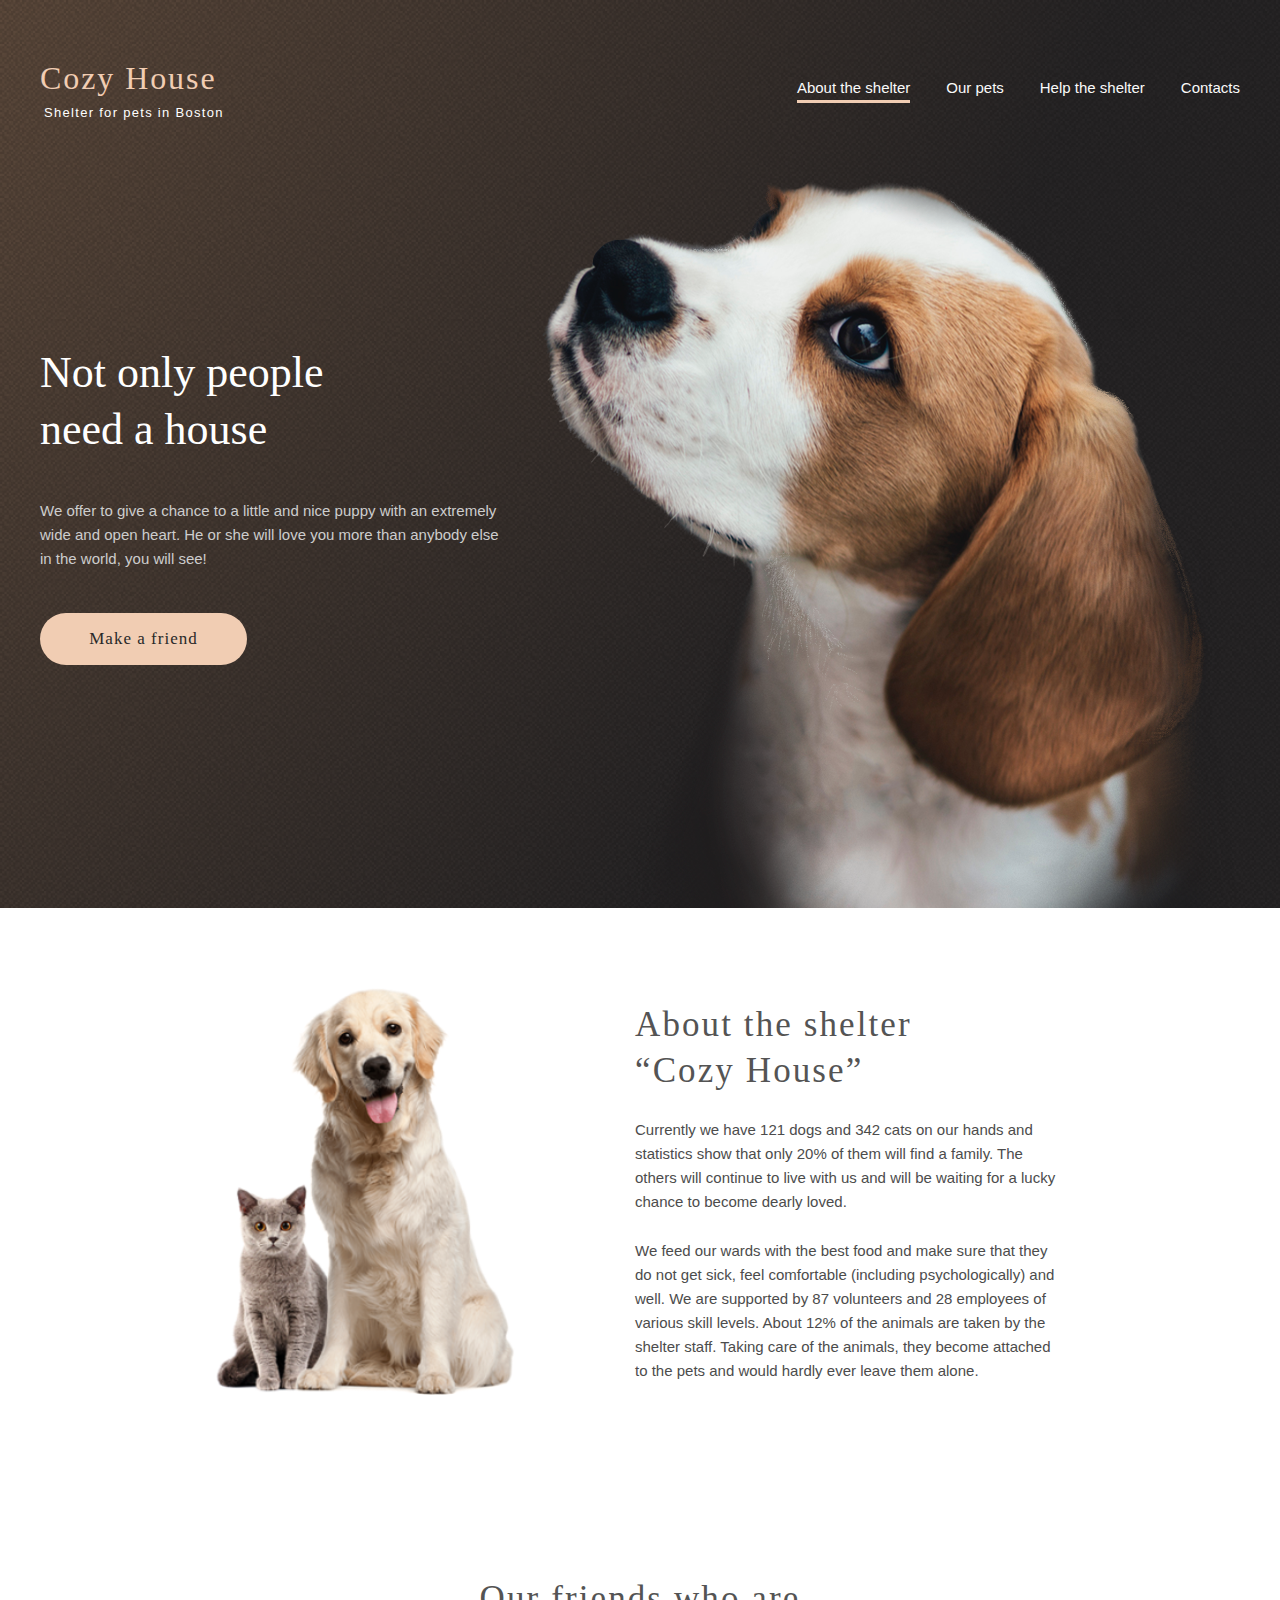
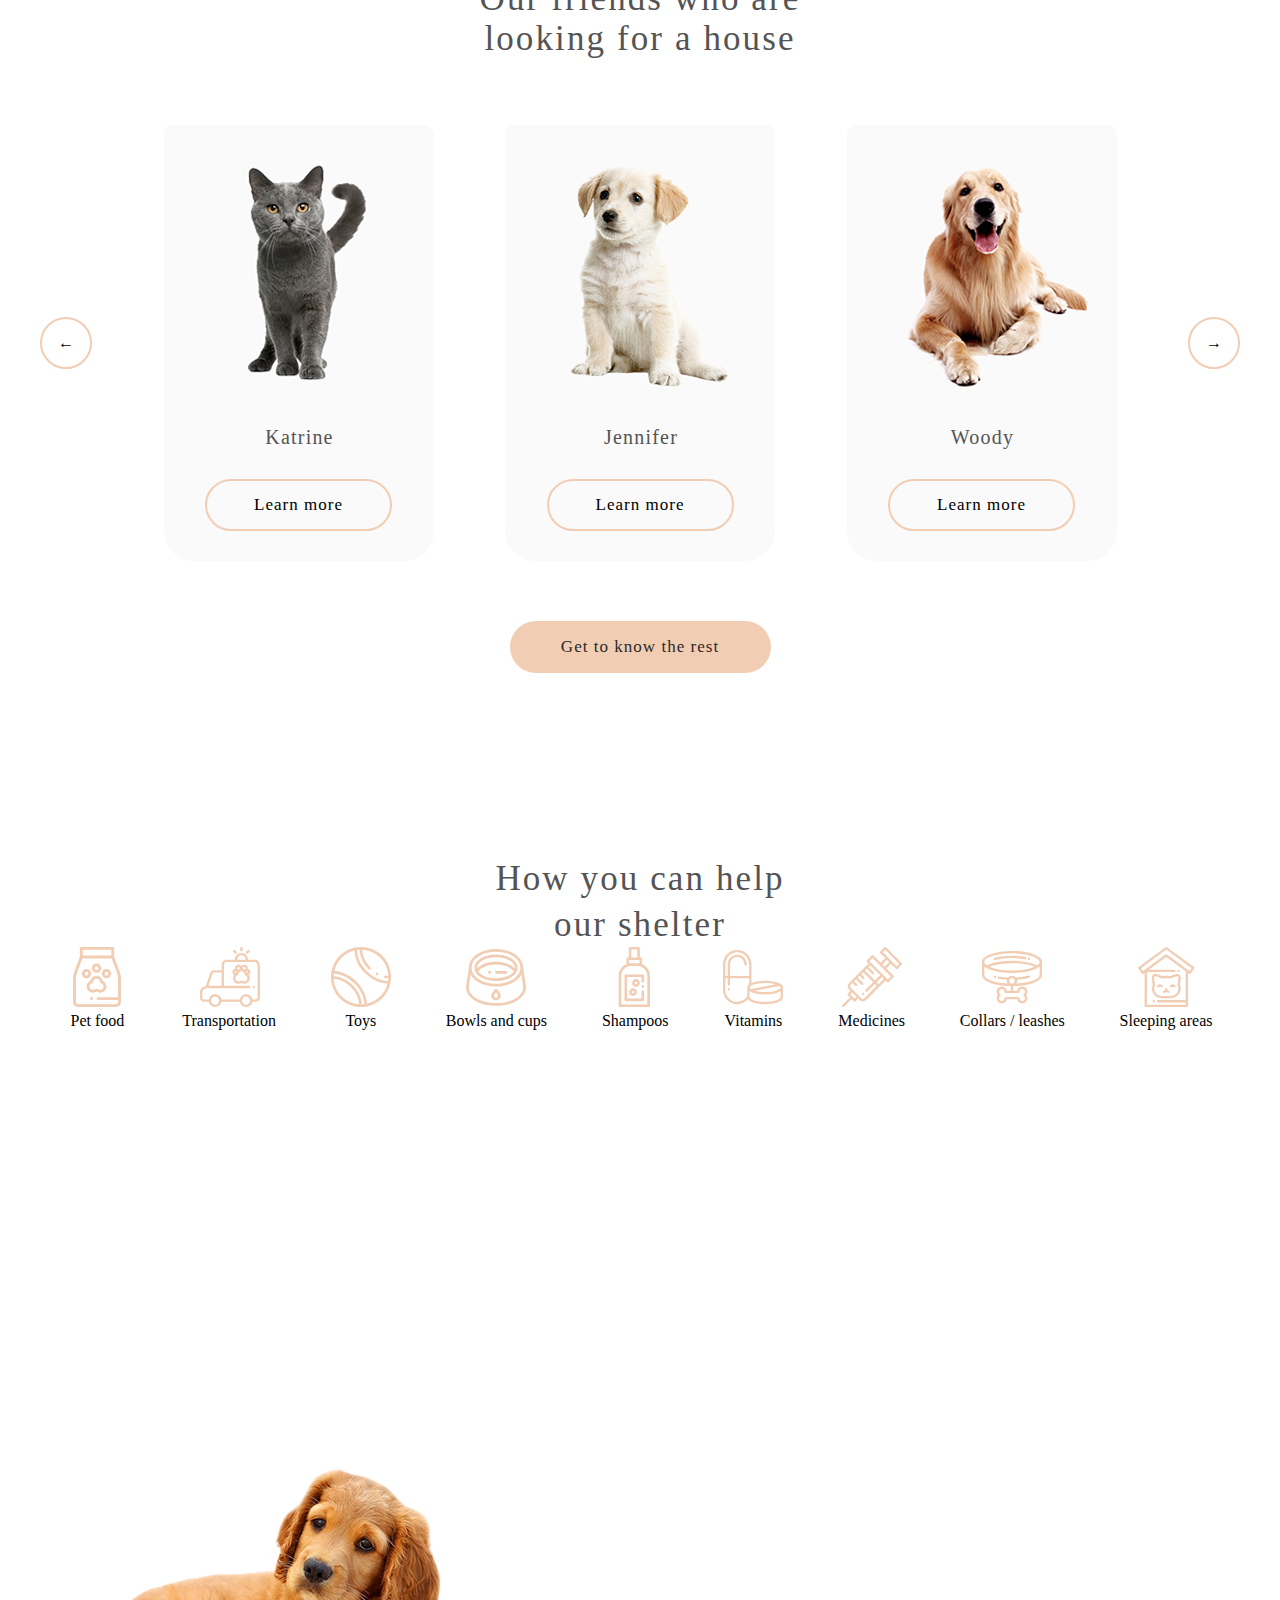
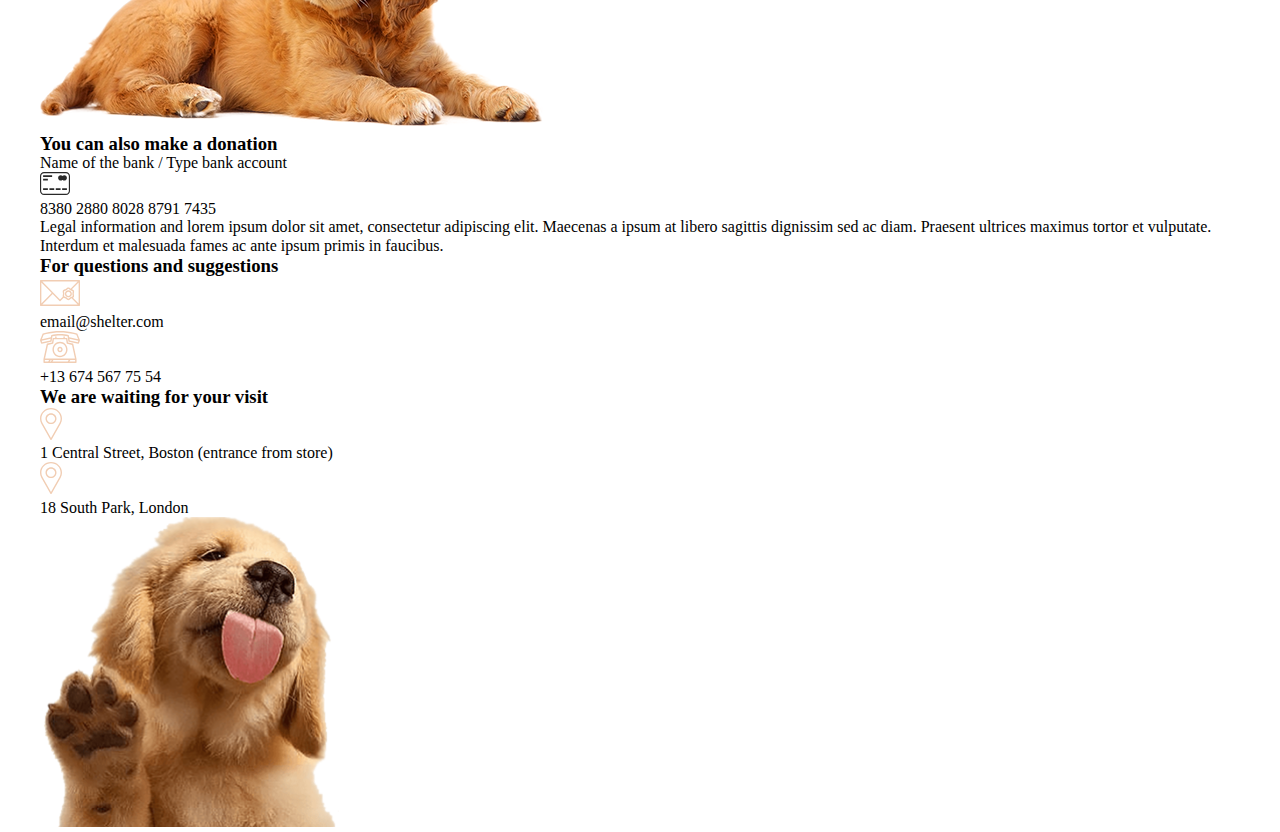
==== shelter/pages/main/index.html @ dd11a172 "almost made the main page" ====
<!DOCTYPE html>
<html lang="en">
<head>
    <meta charset="UTF-8">
    <meta http-equiv="X-UA-Compatible" content="IE=edge">
    <meta name="viewport" content="width=device-width, initial-scale=1.0">
    <link rel="stylesheet" type="text/css" href="css/normalize.css" />
    <link href="css/style.css" rel="stylesheet">
    <title>Shelter</title>
</head>

<body>
    <header>
        <div class="logo">
            <h1>Cozy House</h1>
            <p>Shelter for pets in Boston</p>
        </div>

        <nav>
            <ul>
                <li>About the shelter</li>   <!-- TODO: LINKS? -->
                <li>Our pets</li>   <!-- TODO: LINKS -->
                <li><a href="#help" draggable="false">Help the shelter</a></li>
                <li><a href="#contacts" draggable="false">Contacts</a></li>
            </ul>
        </nav>
    </header>

    <main>
        <div class="start-screen">
            <div class="ss-text">
                <h2>Not only people need a house</h2>
                <p>We offer to give a chance to a little and nice puppy with an extremely
                wide and open heart. He or she will love you more than anybody else in the world, you will see!</p>
                <a href="#pets" draggable="false"><button type="button">Make a friend</button></a>
            </div>
            <img src="..\..\assets\images\start-screen-puppy.png" alt="puppy">
        </div>

        <div class="about">
            <img src="..\..\assets\images\about-pets.png" alt="pets">
            <div class="a-text">
                <h3>About the shelter “Cozy House”</h3>
                <p>Currently we have 121 dogs and 342 cats on our hands and statistics show that only 20% of them will find a family.
                    The others will continue to live with us and will be waiting for a lucky chance to become dearly loved.</p>
                <p>We feed our wards with the best food and make sure that they do not get sick, feel comfortable (including psychologically) and well.
                    We are supported by 87 volunteers and 28 employees of various skill levels. About 12% of the animals are taken by the shelter staff.
                    Taking care of the animals, they become attached to the pets and would hardly ever leave them alone.</p>
            </div>
        </div>

        <div class="pets" id="pets">
            <h3>Our friends who are looking for a house</h3>
            <div class="katalog">
                <button type="button" class="arrow">←</button>    <!-- TODO: LINKS -->
                <div class="pet">
                    <img src="..\..\assets\images\pets-katrine.png" alt="katrine">
                    <p>Katrine</p>
                    <a href="#" draggable="false"><button type="button">Learn more</button></a>   <!-- TODO: LINKS -->
                </div>

                <div class="pet">
                    <img src="..\..\assets\images\pets-jennifer.png" alt="jennifer">
                    <p>Jennifer</p>
                    <a href="#" draggable="false"><button type="button">Learn more</button></a>   <!-- TODO: LINKS -->
                </div>

                <div class="pet">
                    <img src="..\..\assets\images\pets-woody.png" alt="woody">
                    <p>Woody</p>
                    <a href="#" draggable="false"><button type="button">Learn more</button></a>   <!-- TODO: LINKS -->
                </div>
                <button type="button" class="arrow">→</button>   <!-- TODO: LINKS -->
            </div>
            <button type="button">Get to know the rest</button>   <!-- TODO: LINKS -->
        </div>

        <div class="help" id="help">
            <h3>How you can help our shelter</h3>
            <div class="items">
                <div class="item">
                    <img src="..\..\assets\icons\icon-pet-food.svg" alt="pet-food">
                    <p>Pet food</p>
                </div>

                <div class="item">
                    <img src="..\..\assets\icons\icon-transportation.svg" alt="transportation">
                    <p>Transportation</p>
                </div>

                <div class="item">
                    <img src="..\..\assets\icons\icon-toys.svg" alt="toys">
                    <p>Toys</p>
                </div>

                <div class="item">
                    <img src="..\..\assets\icons\icon-bowls-and-cups.svg" alt="bowls-and-cups">
                    <p>Bowls and cups</p>
                </div>

                <div class="item">
                    <img src="..\..\assets\icons\icon-shampoos.svg" alt="shampoos">
                    <p>Shampoos</p>
                </div>

                <div class="item">
                    <img src="..\..\assets\icons\icon-vitamins.svg" alt="vitamins">
                    <p>Vitamins</p>
                </div>

                <div class="item">
                    <img src="..\..\assets\icons\icon-medicines.svg" alt="medicines">
                    <p>Medicines</p>
                </div>

                <div class="item">
                    <img src="..\..\assets\icons\icon-collars-leashes.svg" alt="collars-leashes">
                    <p>Collars / leashes</p>
                </div>

                <div class="item">
                    <img src="..\..\assets\icons\icon-sleeping-area.svg" alt="sleeping-area">
                    <p>Sleeping areas</p>
                </div>
            </div>
        </div>

        <div class="donation">
            <img src="..\..\assets\images\donation-dog.png" alt="dog">
            <h3>You can also make a donation</h3>
            <p>Name of the bank / Type bank account</p>
            <div class="credit card">
                <img src="..\..\assets\icons\credit-card.svg" alt="credit-card">
                <p>8380 2880 8028 8791 7435</p>
            </div>
            <p>Legal information and lorem ipsum dolor sit amet, consectetur adipiscing elit.
                Maecenas a ipsum at libero sagittis dignissim sed ac diam. Praesent ultrices maximus tortor et vulputate.
                Interdum et malesuada fames ac ante ipsum primis in faucibus.</p>
        </div>
    </main>

    <footer id="contacts">
        <div class="contacts">
            <h3>For questions and suggestions</h3>
            <div class="contact">
                <img src="..\..\assets\icons\icon-email.svg" alt="email">
                <p>email@shelter.com</p>
            </div>

            <div class="contact">
                <img src="..\..\assets\icons\icon-phone.svg">
                <p>+13 674 567 75 54</p>
            </div>
        </div>

        <div>
            <h3>We are waiting for your visit</h3>
            <div class="adresses">
                <div class="adress">
                    <img src="..\..\assets\icons\icon-marker.svg" alt="marker">
                    <p>1 Central Street, Boston (entrance from store)</p>
                </div>
                <div class="adress">
                    <img src="..\..\assets\icons\icon-marker.svg" alt="marker">
                    <p>18 South Park, London</p>
                </div>
            </div>
        </div>
        <img src="..\..\assets\images\footer-puppy.png"
    </footer>
</body>
</html>
---- shelter/pages/main/css/style.css ----
* {
    margin: 0;
    padding: 0;
}

html {
    scroll-behavior: auto;
}

:root {
    --color-primary: #F1CDB3;
    --nav-text-color: #FAFAFA;
}

body {
    height: 3796px;
    max-width: 1200px;
    padding: 39px 40px;
    margin: 0 auto;
    background: url('../../../assets/images/start-screen-gradient-background.png') no-repeat;
    background-size: 100% 908px;
}

header {
    right: 40px;
    display: flex;
    justify-content: space-between;
    align-items: center;
}

.logo h1 {
    font-family: 'Georgia';
    font-style: normal;
    font-size: 2rem;
    font-weight: 400;
    letter-spacing: 0.06em;
    margin-bottom: 9px;
    color: var(--color-primary);
}

.logo p {
    font-family: 'Arial';
    font-style: normal;
    font-weight: 400;
    font-size: 13px;
    letter-spacing: 0.1em;
    margin-left: 4px;
    color: #FFF;
}

ul {
    display: flex;
    margin-top: 19px;
}

li {
    margin-left: 2.81vw;

    color: var(--nav-text-color);

    font-family: 'Arial';
    font-style: normal;
    font-weight: 400;
    font-size: 15px;
    line-height: 160%;
    list-style: none;
}

li:first-child {
    border-bottom: 3px solid var(--color-primary);
}

a {
    text-decoration: none;
}

li a {
    color: var(--nav-text-color);
}

ul:hover li:first-child {
    border-bottom: 3px solid rgba(241, 205, 179, 0);
}

li:hover {
    border-bottom: 3px solid var(--color-primary) !important;
}

.start-screen {
    height: 728px;
    display: flex;
    justify-content: space-between;
    margin-top: 59px;
}

.ss-text {
    margin-top: 164px;
}

.ss-text h2 {
    width: 310px;
    font-family: 'Georgia';
    font-style: normal;
    font-weight: 400;
    font-size: 44px;
    line-height: 130%;
    display: flex;
    align-items: center;
    color: #FFF;
    margin-bottom: 40px;
}

.ss-text p {
    width: 460px;
    font-family: 'Arial';
    font-style: normal;
    font-weight: 400;
    font-size: 15px;
    line-height: 160%;
    color: #CDCDCD;
    margin-bottom: 32px;
}

button {
    cursor: pointer;
    user-select: none;
}

.ss-text button {
    width: 207px;
    height: 52px;
    background-color: var(--color-primary);
    opacity: 1;
    border-radius: 100px;
    font-family: 'Georgia';
    font-style: normal;
    font-weight: 400;
    font-size: 17px;
    line-height: 130%;
    letter-spacing: 0.06em;
    flex: none;
    order: 0;
    flex-grow: 0;
    margin: 10px 0px;
    border: none;
}

.ss-text a button {
    color: #292929
}

.ss-text button:hover {
    opacity: 0.9;
}

.ss-text button:focus {
    opacity: 0.9;
    box-shadow: 0px 0px 23px -2px rgba(0, 0, 0, 0.2) inset;
}

.about {
    height: 588px;
    display: flex;
    background-color: #FFF;
}

.about img {
    height: 408px;
    width: 300px;
    margin-top: 80px;
    margin-left: 175px;
}

.about .a-text {
    margin-top: 94px;
    margin-left: 120px;
}

.a-text h3 {
    width: 370px;
    font-family: 'Georgia';
    font-style: normal;
    font-weight: 400;
    font-size: 35px;
    line-height: 130%;
    display: flex;
    align-items: center;
    letter-spacing: 0.06em;
    color: #545454;
}

.a-text p {
    width: 430px;
    margin: 25px 0;
    font-family: 'Arial';
    font-style: normal;
    font-weight: 400;
    font-size: 15px;
    line-height: 160%;
    color: #4C4C4C;
}

.pets {
    height: 877px;
    text-align: center;
}

.pets h3 {
    width: 400px;
    font-family: 'Georgia';
    font-style: normal;
    font-weight: 400;
    font-size: 35px;
    letter-spacing: 0.06em;
    margin: 83px auto 60px auto;
    color: #545454;
}

.pets .katalog {
    display: flex;
    align-items: center;
    justify-content: space-between;
    margin-top: 65px;
}

.pet {
    background-color: #FAFAFA;
    border-radius: 30px;
    padding-bottom: 30px;
}

.pet p {
    font-family: 'Georgia';
    font-style: normal;
    font-weight: 400;
    font-size: 20px;
    line-height: 23px;
    letter-spacing: 0.06em;
    color: #545454;
    margin-top: 27px;
    margin-left: 2px;
}

.pet button {
    width: 187px;
    height: 52px;
    margin-top: 30px;
    border-radius: 30px;
    font-family: 'Georgia';
    font-style: normal;
    font-weight: 400;
    font-size: 17px;
    letter-spacing: 0.06em;
    background-color: #FAFAFA;
}

.arrow{
    width: 52px;
    height: 52px;
    border-radius: 50%;
    background-color: #FFF;
}

.pet button, .arrow {
    border: 2px solid var(--color-primary);
}

.pet button:hover {
    text-decoration: underline;
}

.pet button:focus {
    text-decoration: none;
    background-color: var(--color-primary);
}

.arrow:hover {
    background-color: #FAFAFA;
}

.arrow:focus {
    box-shadow: 0px 0px 23px -2px rgba(0, 0, 0, 0.2) inset;
}

.pets > button {
    width: 261px;
    height: 52px;
    left: 470px;
    top: 645px;
    margin-top: 60px;
    background: #F1CDB3;
    border: none;
    border-radius: 100px;
    font-family: 'Georgia';
    font-style: normal;
    font-weight: 400;
    font-size: 17px;
    line-height: 130%;
    letter-spacing: 0.06em;
    color: #292929;
}

.pets > button:hover {
    opacity: 0.9;
}

.pets > button:focus {
    opacity: 0.9;
    box-shadow: 0px 0px 23px -2px rgba(0, 0, 0, 0.2) inset;
}

.help {
    height: 611px;
    text-align: center;
}

.help h3 {
    width: 300px;
    font-family: 'Georgia';
    font-style: normal;
    font-weight: 400;
    font-size: 35px;
    line-height: 130%;
    letter-spacing: 0.06em;
    color: #545454;
    margin: 0 auto;
}

.items {
    display: flex;
    justify-content: space-between;
    flex-wrap: wrap;
}

.item {
    margin: 0 auto;
}
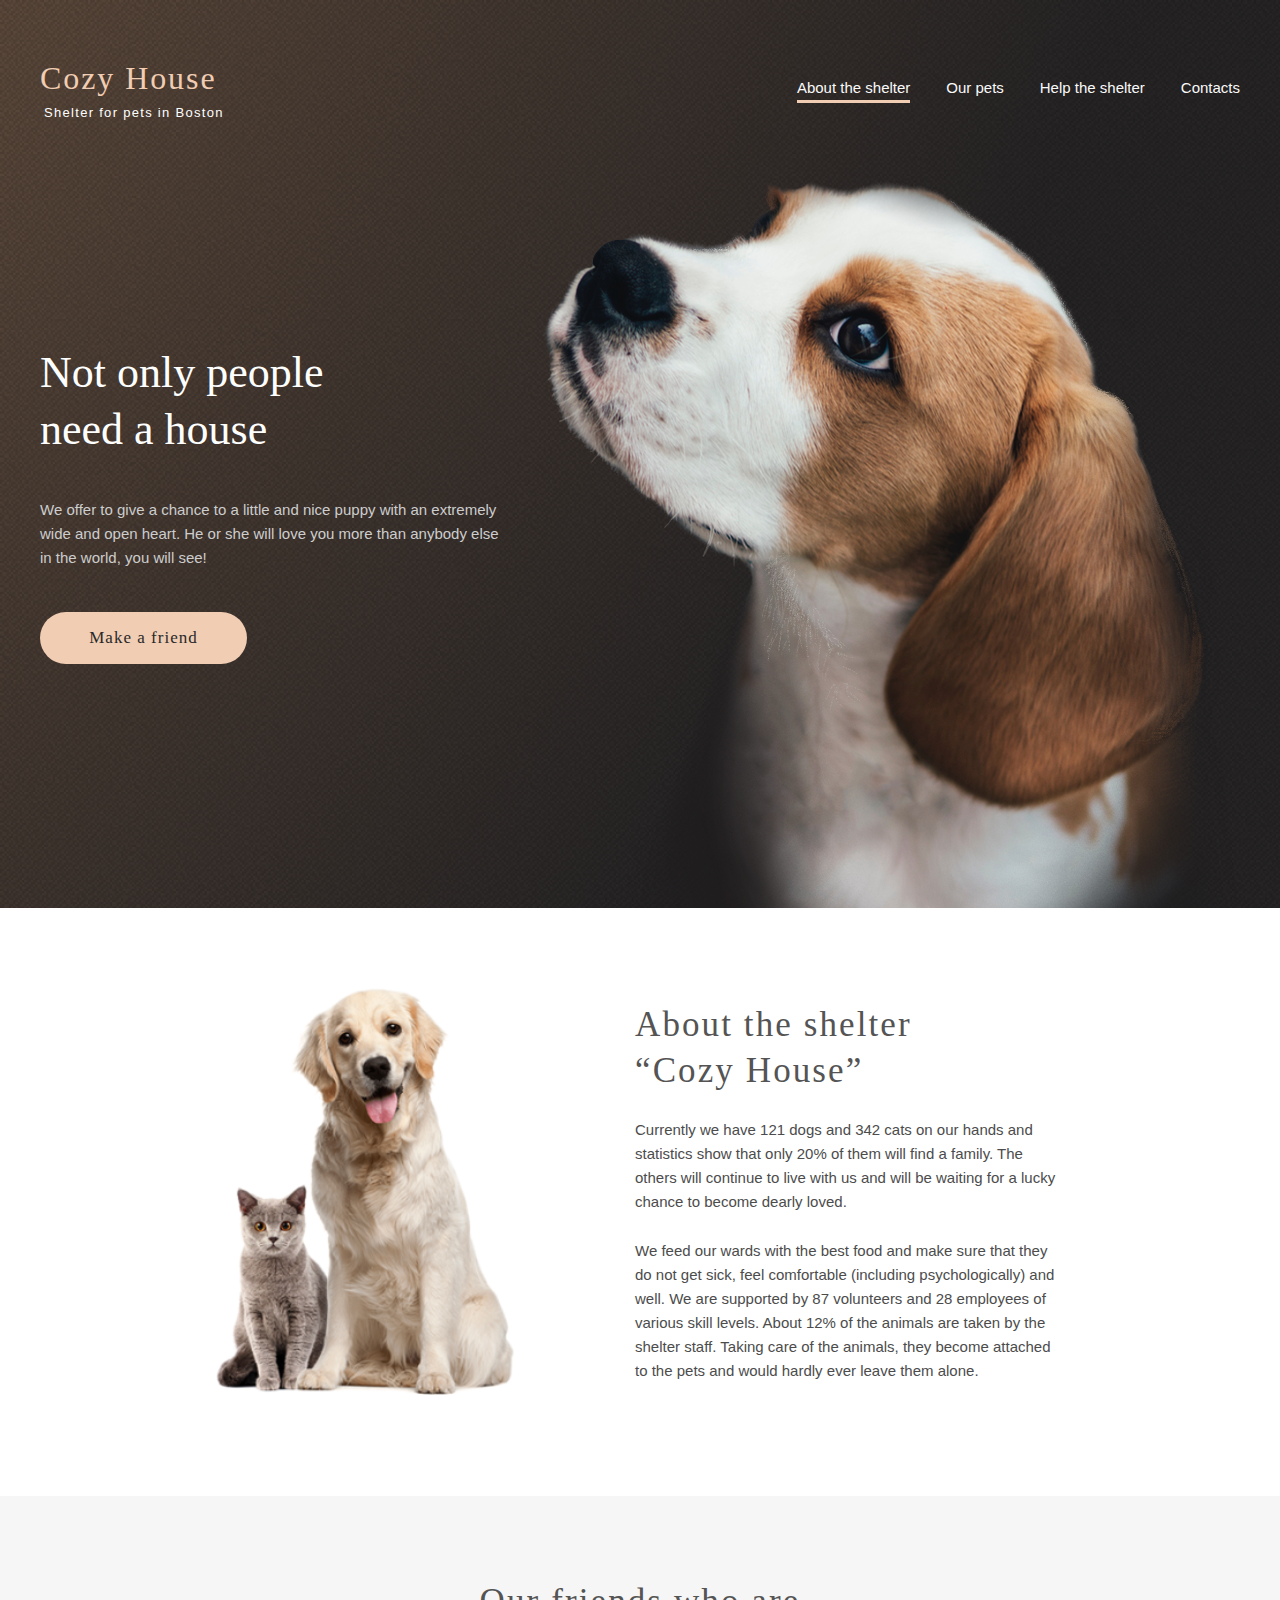
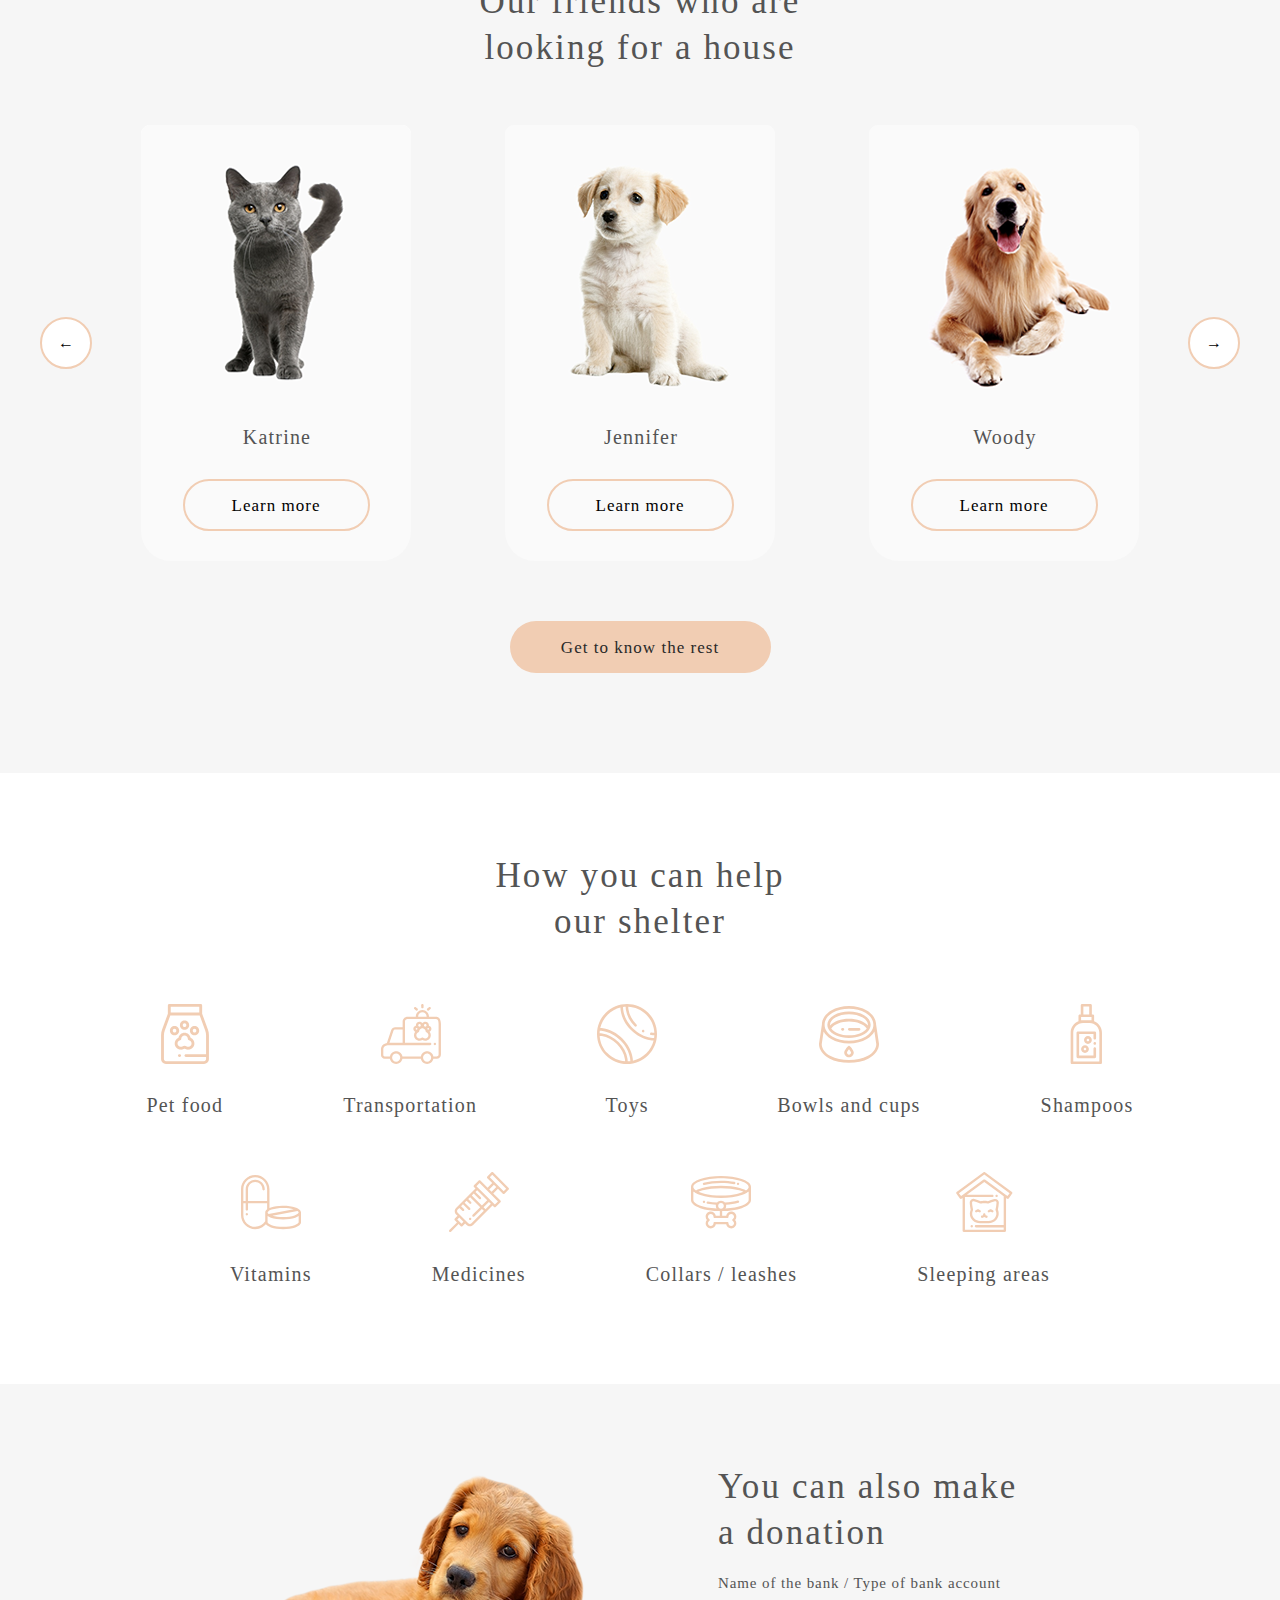
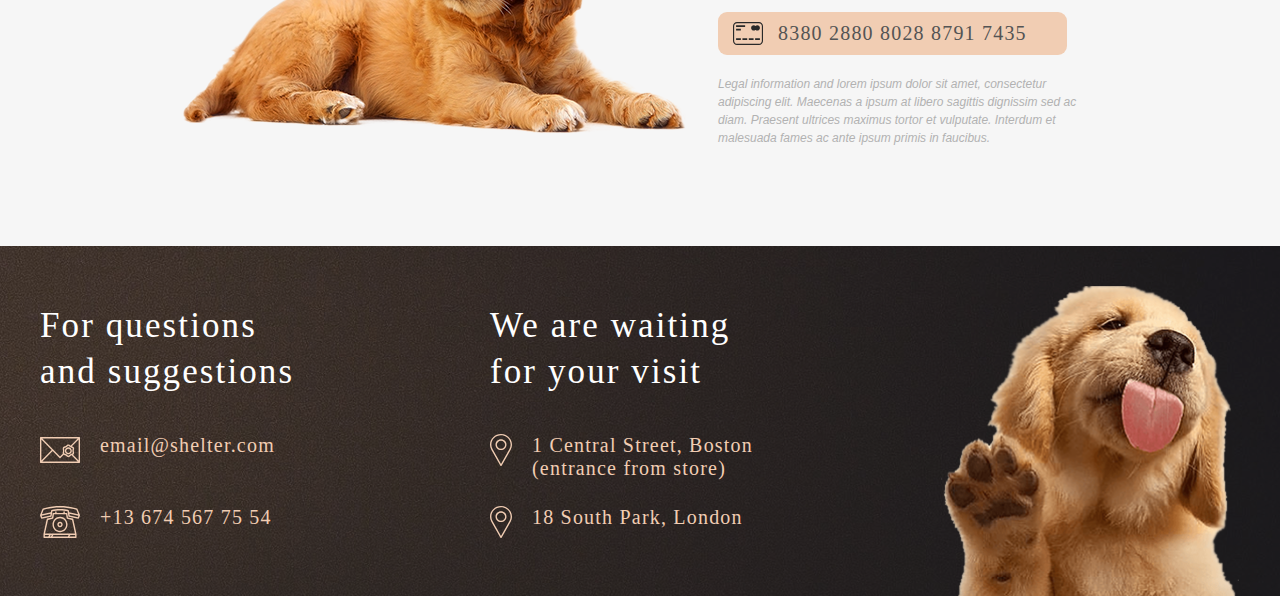
==== commit ccc56d01: "feat: made the main page" ====
--- a/shelter/pages/main/index.html
+++ b/shelter/pages/main/index.html
@@ -10,7 +10,7 @@
 </head>
 
 <body>
-    <header>
+    <header class="centalize-block">
         <div class="logo">
             <h1>Cozy House</h1>
             <p>Shelter for pets in Boston</p>
@@ -27,146 +27,159 @@
     </header>
 
     <main>
-        <div class="start-screen">
-            <div class="ss-text">
-                <h2>Not only people need a house</h2>
-                <p>We offer to give a chance to a little and nice puppy with an extremely
-                wide and open heart. He or she will love you more than anybody else in the world, you will see!</p>
-                <a href="#pets" draggable="false"><button type="button">Make a friend</button></a>
-            </div>
-            <img src="..\..\assets\images\start-screen-puppy.png" alt="puppy">
-        </div>
-
-        <div class="about">
-            <img src="..\..\assets\images\about-pets.png" alt="pets">
-            <div class="a-text">
-                <h3>About the shelter “Cozy House”</h3>
-                <p>Currently we have 121 dogs and 342 cats on our hands and statistics show that only 20% of them will find a family.
-                    The others will continue to live with us and will be waiting for a lucky chance to become dearly loved.</p>
-                <p>We feed our wards with the best food and make sure that they do not get sick, feel comfortable (including psychologically) and well.
-                    We are supported by 87 volunteers and 28 employees of various skill levels. About 12% of the animals are taken by the shelter staff.
-                    Taking care of the animals, they become attached to the pets and would hardly ever leave them alone.</p>
+        <div class="background">
+            <div class="start-screen centalize-block">
+                <div class="ss-text">
+                    <h2>Not only people need a house</h2>
+                    <p>We offer to give a chance to a little and nice puppy with an extremely
+                    wide and open heart. He or she will love you more than anybody else in the world, you will see!</p>
+                    <a href="#pets" draggable="false"><button type="button">Make a friend</button></a>
+                </div>
+                <img src="..\..\assets\images\start-screen-puppy.png" alt="puppy">
             </div>
         </div>
 
-        <div class="pets" id="pets">
-            <h3>Our friends who are looking for a house</h3>
-            <div class="katalog">
-                <button type="button" class="arrow">←</button>    <!-- TODO: LINKS -->
-                <div class="pet">
-                    <img src="..\..\assets\images\pets-katrine.png" alt="katrine">
-                    <p>Katrine</p>
-                    <a href="#" draggable="false"><button type="button">Learn more</button></a>   <!-- TODO: LINKS -->
-                </div>
-
-                <div class="pet">
-                    <img src="..\..\assets\images\pets-jennifer.png" alt="jennifer">
-                    <p>Jennifer</p>
-                    <a href="#" draggable="false"><button type="button">Learn more</button></a>   <!-- TODO: LINKS -->
-                </div>
-
-                <div class="pet">
-                    <img src="..\..\assets\images\pets-woody.png" alt="woody">
-                    <p>Woody</p>
-                    <a href="#" draggable="false"><button type="button">Learn more</button></a>   <!-- TODO: LINKS -->
-                </div>
-                <button type="button" class="arrow">→</button>   <!-- TODO: LINKS -->
-            </div>
-            <button type="button">Get to know the rest</button>   <!-- TODO: LINKS -->
-        </div>
-
-        <div class="help" id="help">
-            <h3>How you can help our shelter</h3>
-            <div class="items">
-                <div class="item">
-                    <img src="..\..\assets\icons\icon-pet-food.svg" alt="pet-food">
-                    <p>Pet food</p>
-                </div>
-
-                <div class="item">
-                    <img src="..\..\assets\icons\icon-transportation.svg" alt="transportation">
-                    <p>Transportation</p>
-                </div>
-
-                <div class="item">
-                    <img src="..\..\assets\icons\icon-toys.svg" alt="toys">
-                    <p>Toys</p>
-                </div>
-
-                <div class="item">
-                    <img src="..\..\assets\icons\icon-bowls-and-cups.svg" alt="bowls-and-cups">
-                    <p>Bowls and cups</p>
-                </div>
-
-                <div class="item">
-                    <img src="..\..\assets\icons\icon-shampoos.svg" alt="shampoos">
-                    <p>Shampoos</p>
-                </div>
-
-                <div class="item">
-                    <img src="..\..\assets\icons\icon-vitamins.svg" alt="vitamins">
-                    <p>Vitamins</p>
-                </div>
-
-                <div class="item">
-                    <img src="..\..\assets\icons\icon-medicines.svg" alt="medicines">
-                    <p>Medicines</p>
-                </div>
-
-                <div class="item">
-                    <img src="..\..\assets\icons\icon-collars-leashes.svg" alt="collars-leashes">
-                    <p>Collars / leashes</p>
-                </div>
-
-                <div class="item">
-                    <img src="..\..\assets\icons\icon-sleeping-area.svg" alt="sleeping-area">
-                    <p>Sleeping areas</p>
+        <div class="background">
+            <div class="about centalize-block">
+                <img src="..\..\assets\images\about-pets.png" alt="pets">
+                <div class="a-text">
+                    <h3>About the shelter “Cozy House”</h3>
+                    <p>Currently we have 121 dogs and 342 cats on our hands and statistics show that only 20% of them will find a family.
+                        The others will continue to live with us and will be waiting for a lucky chance to become dearly loved.</p>
+                    <p>We feed our wards with the best food and make sure that they do not get sick, feel comfortable (including psychologically) and well.
+                        We are supported by 87 volunteers and 28 employees of various skill levels. About 12% of the animals are taken by the shelter staff.
+                        Taking care of the animals, they become attached to the pets and would hardly ever leave them alone.</p>
                 </div>
             </div>
         </div>
 
-        <div class="donation">
-            <img src="..\..\assets\images\donation-dog.png" alt="dog">
-            <h3>You can also make a donation</h3>
-            <p>Name of the bank / Type bank account</p>
-            <div class="credit card">
-                <img src="..\..\assets\icons\credit-card.svg" alt="credit-card">
-                <p>8380 2880 8028 8791 7435</p>
+        <div class="background">
+            <div class="pets centalize-block" id="pets">
+                <h3>Our friends who are looking for a house</h3>
+                <div class="katalog">
+                    <button type="button" class="arrow">←</button>    <!-- TODO: LINKS -->
+                    <div class="pet">
+                        <img src="..\..\assets\images\pets-katrine.png" alt="katrine">
+                        <p>Katrine</p>
+                        <a href="#" draggable="false"><button type="button">Learn more</button></a>   <!-- TODO: LINKS -->
+                    </div>
+
+                    <div class="pet">
+                        <img src="..\..\assets\images\pets-jennifer.png" alt="jennifer">
+                        <p>Jennifer</p>
+                        <a href="#" draggable="false"><button type="button">Learn more</button></a>   <!-- TODO: LINKS -->
+                    </div>
+
+                    <div class="pet">
+                        <img src="..\..\assets\images\pets-woody.png" alt="woody">
+                        <p>Woody</p>
+                        <a href="#" draggable="false"><button type="button">Learn more</button></a>   <!-- TODO: LINKS -->
+                    </div>
+                    <button type="button" class="arrow">→</button>   <!-- TODO: LINKS -->
+                </div>
+                <button type="button">Get to know the rest</button>   <!-- TODO: LINKS -->
             </div>
-            <p>Legal information and lorem ipsum dolor sit amet, consectetur adipiscing elit.
-                Maecenas a ipsum at libero sagittis dignissim sed ac diam. Praesent ultrices maximus tortor et vulputate.
-                Interdum et malesuada fames ac ante ipsum primis in faucibus.</p>
+        </div>
+
+        <div class="background">
+            <div class="help centalize-block" id="help">
+                <h3>How you can help our shelter</h3>
+                <div class="items">
+                    <div class="item">
+                        <img src="..\..\assets\icons\icon-pet-food.svg" alt="pet-food">
+                        <p>Pet food</p>
+                    </div>
+
+                    <div class="item">
+                        <img src="..\..\assets\icons\icon-transportation.svg" alt="transportation">
+                        <p>Transportation</p>
+                    </div>
+
+                    <div class="item">
+                        <img src="..\..\assets\icons\icon-toys.svg" alt="toys">
+                        <p>Toys</p>
+                    </div>
+
+                    <div class="item">
+                        <img src="..\..\assets\icons\icon-bowls-and-cups.svg" alt="bowls-and-cups">
+                        <p>Bowls and cups</p>
+                    </div>
+
+                    <div class="item">
+                        <img src="..\..\assets\icons\icon-shampoos.svg" alt="shampoos">
+                        <p>Shampoos</p>
+                    </div>
+
+                    <div class="item">
+                        <img src="..\..\assets\icons\icon-vitamins.svg" alt="vitamins">
+                        <p>Vitamins</p>
+                    </div>
+
+                    <div class="item">
+                        <img src="..\..\assets\icons\icon-medicines.svg" alt="medicines">
+                        <p>Medicines</p>
+                    </div>
+
+                    <div class="item">
+                        <img src="..\..\assets\icons\icon-collars-leashes.svg" alt="collars-leashes">
+                        <p>Collars / leashes</p>
+                    </div>
+
+                    <div class="item">
+                        <img src="..\..\assets\icons\icon-sleeping-area.svg" alt="sleeping-area">
+                        <p>Sleeping areas</p>
+                    </div>
+                </div>
+            </div>
+        </div>
+
+        <div class="background">
+            <div class="donation centalize-block">
+                <img src="..\..\assets\images\donation-dog.png" alt="dog">
+                <div class="text">
+                    <h3>You can also make a donation</h3>
+                    <p class="subheading">Name of the bank / Type of bank account</p>
+                    <div class="credit-card">
+                        <img src="..\..\assets\icons\credit-card.svg" alt="credit-card">
+                        <p>8380 2880 8028 8791 7435</p>
+                    </div>
+                    <p class="legal-information">Legal information and lorem ipsum dolor sit amet, consectetur adipiscing elit.
+                        Maecenas a ipsum at libero sagittis dignissim sed ac diam. Praesent ultrices maximus tortor et vulputate.
+                        Interdum et malesuada fames ac ante ipsum primis in faucibus.</p>
+                </div>  
+            </div>
         </div>
     </main>
 
-    <footer id="contacts">
-        <div class="contacts">
-            <h3>For questions and suggestions</h3>
-            <div class="contact">
-                <img src="..\..\assets\icons\icon-email.svg" alt="email">
-                <p>email@shelter.com</p>
+    <footer>
+        <div class="centalize-block">
+            <div class="contacts">
+                <h3>For questions and suggestions</h3>
+                <div class="contact">
+                    <img src="..\..\assets\icons\icon-email.svg" alt="email">
+                    <p>email@shelter.com</p>
+                </div>
+
+                <div class="contact">
+                    <img src="..\..\assets\icons\icon-phone.svg">
+                    <p>+13 674 567 75 54</p>
+                </div>
             </div>
 
-            <div class="contact">
-                <img src="..\..\assets\icons\icon-phone.svg">
-                <p>+13 674 567 75 54</p>
-            </div>
-        </div>
-
-        <div>
-            <h3>We are waiting for your visit</h3>
-            <div class="adresses">
-                <div class="adress">
+            <div class="contacts">
+                <h3>We are waiting for your visit</h3>
+                <div class="contact">
                     <img src="..\..\assets\icons\icon-marker.svg" alt="marker">
                     <p>1 Central Street, Boston (entrance from store)</p>
                 </div>
-                <div class="adress">
+
+                <div class="contact">
                     <img src="..\..\assets\icons\icon-marker.svg" alt="marker">
                     <p>18 South Park, London</p>
                 </div>
             </div>
+            <img src="..\..\assets\images\footer-puppy.png">
         </div>
-        <img src="..\..\assets\images\footer-puppy.png"
     </footer>
 </body>
 </html>--- a/shelter/pages/main/css/style.css
+++ b/shelter/pages/main/css/style.css
@@ -1,69 +1,89 @@
+/* GLOBAL */
+
 * {
     margin: 0;
     padding: 0;
 }
 
-html {
-    scroll-behavior: auto;
-}
-
 :root {
     --color-primary: #F1CDB3;
     --nav-text-color: #FAFAFA;
 }
 
 body {
-    height: 3796px;
-    max-width: 1200px;
-    padding: 39px 40px;
+    position: relative;
+}
+
+.centalize-block {
+    box-sizing: border-box;
+    max-width: 1280px;
+    width: 100%;
+    padding: 0 40px;
     margin: 0 auto;
-    background: url('../../../assets/images/start-screen-gradient-background.png') no-repeat;
-    background-size: 100% 908px;
-}
+}
+
+button {
+    cursor: pointer;
+    user-select: none;
+}
+
+/* HEADER */
 
 header {
-    right: 40px;
+    position: absolute;
+    top: 0;
+    right: 0;
+    bottom: 0;
+    left: 0;
+
+    height: 60px;
+
+    padding: 20px;
+    margin-top: 50px !important;
+
     display: flex;
     justify-content: space-between;
     align-items: center;
 }
 
 .logo h1 {
-    font-family: 'Georgia';
-    font-style: normal;
+    margin-bottom: 9px;
+
+    font-family: 'Georgia';
     font-size: 2rem;
     font-weight: 400;
     letter-spacing: 0.06em;
-    margin-bottom: 9px;
+
     color: var(--color-primary);
 }
 
 .logo p {
+    margin-left: 4px;
+
     font-family: 'Arial';
-    font-style: normal;
     font-weight: 400;
     font-size: 13px;
     letter-spacing: 0.1em;
-    margin-left: 4px;
+
     color: #FFF;
 }
 
 ul {
-    display: flex;
     margin-top: 19px;
+
+    display: flex;
 }
 
 li {
     margin-left: 2.81vw;
 
-    color: var(--nav-text-color);
-
     font-family: 'Arial';
-    font-style: normal;
     font-weight: 400;
     font-size: 15px;
     line-height: 160%;
     list-style: none;
+
+    color: var(--nav-text-color);
 }
 
 li:first-child {
@@ -79,18 +99,37 @@
 }
 
 ul:hover li:first-child {
-    border-bottom: 3px solid rgba(241, 205, 179, 0);
+    border-color: rgba(241, 205, 179, 0);
 }
 
 li:hover {
     border-bottom: 3px solid var(--color-primary) !important;
 }
 
+/* BACKGROUNDS */
+
+.background:first-child {
+    background: url('../../../assets/images/start-screen-gradient-background.png') no-repeat;
+    background-size: 100% 908px;
+}
+
+.background:nth-child(2n) {
+    background-color: #FFF;
+}
+
+.background:nth-child(2n + 1) {
+    background-color: #F6F6F6;
+}
+
+/* START SCREEN */
+
 .start-screen {
-    height: 728px;
+    height: 908px;
+
+    padding-top: 180px;
+
     display: flex;
     justify-content: space-between;
-    margin-top: 59px;
 }
 
 .ss-text {
@@ -99,50 +138,46 @@
 
 .ss-text h2 {
     width: 310px;
-    font-family: 'Georgia';
-    font-style: normal;
+    
+    margin-bottom: 40px;
+
+    font-family: 'Georgia';
     font-weight: 400;
     font-size: 44px;
     line-height: 130%;
-    display: flex;
-    align-items: center;
+
     color: #FFF;
-    margin-bottom: 40px;
 }
 
 .ss-text p {
     width: 460px;
+
+    margin-bottom: 32px;
+
     font-family: 'Arial';
-    font-style: normal;
     font-weight: 400;
     font-size: 15px;
     line-height: 160%;
+
     color: #CDCDCD;
-    margin-bottom: 32px;
-}
-
-button {
-    cursor: pointer;
-    user-select: none;
 }
 
 .ss-text button {
     width: 207px;
     height: 52px;
+
+    margin: 10px 0px;
+
+    border-radius: 100px;
+    border: none;
+
+    font-family: 'Georgia';
+    font-weight: 400;
+    font-size: 17px;
+    line-height: 130%;
+    letter-spacing: 0.06em;
+
     background-color: var(--color-primary);
-    opacity: 1;
-    border-radius: 100px;
-    font-family: 'Georgia';
-    font-style: normal;
-    font-weight: 400;
-    font-size: 17px;
-    line-height: 130%;
-    letter-spacing: 0.06em;
-    flex: none;
-    order: 0;
-    flex-grow: 0;
-    margin: 10px 0px;
-    border: none;
 }
 
 .ss-text a button {
@@ -155,18 +190,21 @@
 
 .ss-text button:focus {
     opacity: 0.9;
+
     box-shadow: 0px 0px 23px -2px rgba(0, 0, 0, 0.2) inset;
 }
+
+/* ABOUT */
 
 .about {
     height: 588px;
     display: flex;
-    background-color: #FFF;
 }
 
 .about img {
     height: 408px;
     width: 300px;
+
     margin-top: 80px;
     margin-left: 175px;
 }
@@ -178,27 +216,31 @@
 
 .a-text h3 {
     width: 370px;
-    font-family: 'Georgia';
-    font-style: normal;
+
+    font-family: 'Georgia';
     font-weight: 400;
     font-size: 35px;
     line-height: 130%;
-    display: flex;
-    align-items: center;
-    letter-spacing: 0.06em;
+    letter-spacing: 0.06em;
+
     color: #545454;
 }
 
 .a-text p {
     width: 430px;
+
     margin: 25px 0;
+
     font-family: 'Arial';
     font-style: normal;
     font-weight: 400;
     font-size: 15px;
     line-height: 160%;
+
     color: #4C4C4C;
 }
+
+/* PETS */
 
 .pets {
     height: 877px;
@@ -207,57 +249,71 @@
 
 .pets h3 {
     width: 400px;
-    font-family: 'Georgia';
-    font-style: normal;
+
+    padding-top: 83px;
+    margin: 0 auto;
+
+    font-family: 'Georgia';
     font-weight: 400;
     font-size: 35px;
-    letter-spacing: 0.06em;
-    margin: 83px auto 60px auto;
+    line-height: 130%;
+    letter-spacing: 0.06em;
+
     color: #545454;
 }
 
 .pets .katalog {
+    margin-top: 55px;
+    
     display: flex;
     align-items: center;
     justify-content: space-between;
-    margin-top: 65px;
 }
 
 .pet {
-    background-color: #FAFAFA;
     border-radius: 30px;
     padding-bottom: 30px;
+
+    background-color: #FAFAFA;
+}
+
+.pet:nth-child(3) {
+    margin: 0 45px;
 }
 
 .pet p {
-    font-family: 'Georgia';
-    font-style: normal;
-    font-weight: 400;
-    font-size: 20px;
-    line-height: 23px;
-    letter-spacing: 0.06em;
-    color: #545454;
     margin-top: 27px;
     margin-left: 2px;
+
+    font-family: 'Georgia';
+    font-weight: 400;
+    font-size: 20px;
+    letter-spacing: 0.06em;
+
+    color: #545454;
 }
 
 .pet button {
     width: 187px;
     height: 52px;
+
     margin-top: 30px;
+
     border-radius: 30px;
     font-family: 'Georgia';
-    font-style: normal;
     font-weight: 400;
     font-size: 17px;
     letter-spacing: 0.06em;
+
     background-color: #FAFAFA;
 }
 
 .arrow{
     width: 52px;
     height: 52px;
+
     border-radius: 50%;
+
     background-color: #FFF;
 }
 
@@ -271,6 +327,7 @@
 
 .pet button:focus {
     text-decoration: none;
+
     background-color: var(--color-primary);
 }
 
@@ -285,19 +342,18 @@
 .pets > button {
     width: 261px;
     height: 52px;
-    left: 470px;
-    top: 645px;
+
     margin-top: 60px;
-    background: #F1CDB3;
+
     border: none;
     border-radius: 100px;
     font-family: 'Georgia';
-    font-style: normal;
     font-weight: 400;
     font-size: 17px;
-    line-height: 130%;
-    letter-spacing: 0.06em;
+    letter-spacing: 0.06em;
+
     color: #292929;
+    background-color: #F1CDB3;
 }
 
 .pets > button:hover {
@@ -306,32 +362,199 @@
 
 .pets > button:focus {
     opacity: 0.9;
+
     box-shadow: 0px 0px 23px -2px rgba(0, 0, 0, 0.2) inset;
 }
+
+/* HELP */
 
 .help {
     height: 611px;
+
     text-align: center;
 }
 
 .help h3 {
     width: 300px;
-    font-family: 'Georgia';
-    font-style: normal;
+
+    margin: 0 auto;
+    padding-top: 80px;
+    padding-bottom: 5px;
+
+    font-family: 'Georgia';
     font-weight: 400;
     font-size: 35px;
     line-height: 130%;
     letter-spacing: 0.06em;
-    color: #545454;
-    margin: 0 auto;
+
+    color: #545454;
 }
 
 .items {
     display: flex;
+    justify-content: center;
+    align-items: center;
+    flex-wrap: wrap;
+}
+
+.item {
+    margin: 55px 60px 0 60px;
+}
+
+.item p {
+    font-family: 'Georgia';
+    font-weight: 400;
+    font-size: 20px;
+    letter-spacing: 0.06em;
+    color: #545454;
+    margin-top: 26px;
+}
+
+/* DONATION */
+
+.donation {
+    height: 462px;
+
+    padding-top: 80px;
+
+    display: flex;
+}
+
+.donation > img {
+    width: 505px;
+    height: 261px;
+
+    margin-top: 10px;
+    margin-left: 143px;
+}
+
+.text {
+    margin-left: 30px;
+
+    flex-direction: column;
+}
+
+.text h3 {
+    width: 300px;
+
+    font-family: 'Georgia';
+    font-weight: 400;
+    font-size: 35px;
+    line-height: 130%;
+    letter-spacing: 0.06em;
+
+    color: #545454;
+}
+
+.subheading {
+    margin-top: 20px;
+
+    display: flex;
+    align-items: center;
+
+    font-family: 'Georgia';
+    font-weight: 400;
+    font-size: 15px;
+    line-height: 110%;
+    letter-spacing: 0.06em;
+
+    color: #545454;
+}
+
+.credit-card {
+    width: 349px;
+    height: 43px;
+
+    margin-top: 20px;
+
+    display: flex;
+
+    border-radius: 9px;
+
+    background-color: var(--color-primary);
+}
+
+.credit-card img {
+    margin: 10px 15px;
+}
+
+.credit-card p {
+    display: flex;
+    align-items: center;
+
+    font-family: 'Georgia';
+    font-weight: 400;
+    font-size: 20px;
+    letter-spacing: 0.06em;
+
+    color: #545454;
+}
+
+.legal-information {
+    width: 380px;
+
+    margin-top: 20px;
+
+    display: flex;
+    align-items: center;
+
+    font-family: 'Arial';
+    font-style: italic;
+    font-weight: 400;
+    font-size: 12px;
+    line-height: 18px;
+
+    color: #B2B2B2;
+}
+
+/* FOOTER */
+
+footer {
+    height: 350px;
+
+    background: url('../../../assets/images/footer-background.png') no-repeat;
+    background-size: 100% 350px;
+}
+
+footer > div {
+    padding-top: 40px !important;
+
+    display: flex;
     justify-content: space-between;
-    flex-wrap: wrap;
-}
-
-.item {
-    margin: 0 auto;
+}
+
+.contacts h3 {
+    width: 280px;
+
+    margin-top: 17px;
+    margin-bottom: 40px;
+
+    font-family: 'Georgia';
+    font-weight: 400;
+    font-size: 35px;
+    line-height: 130%;
+    letter-spacing: 0.06em;
+
+    color: #FFF;
+}
+
+.contact {
+    width: 300px;
+    height: 32px;
+
+    margin: 40px 0;
+
+    display: flex;
+
+    font-family: 'Georgia';
+    font-weight: 400;
+    font-size: 20px;
+    line-height: 115%;
+    letter-spacing: 0.06em;
+
+    color: #F1CDB3;
+}
+
+.contact p {
+    margin-left: 20px;
 }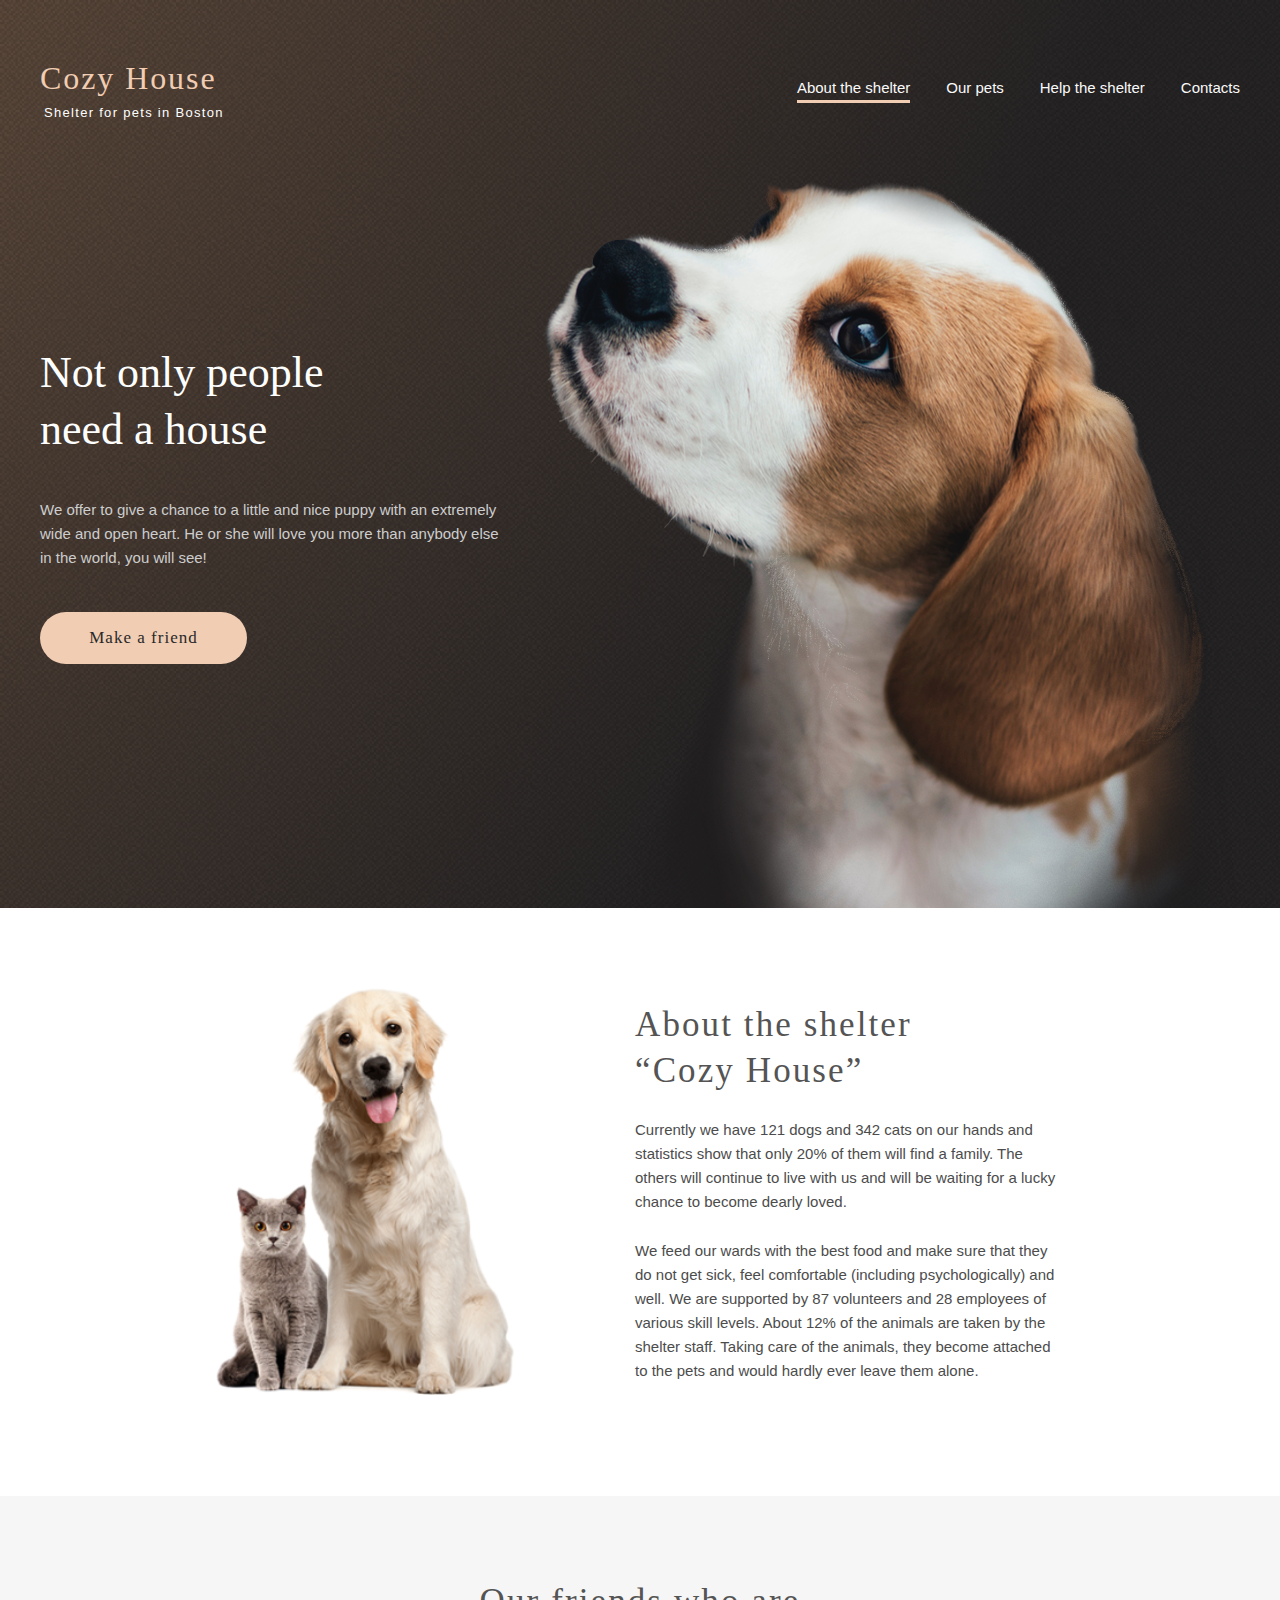
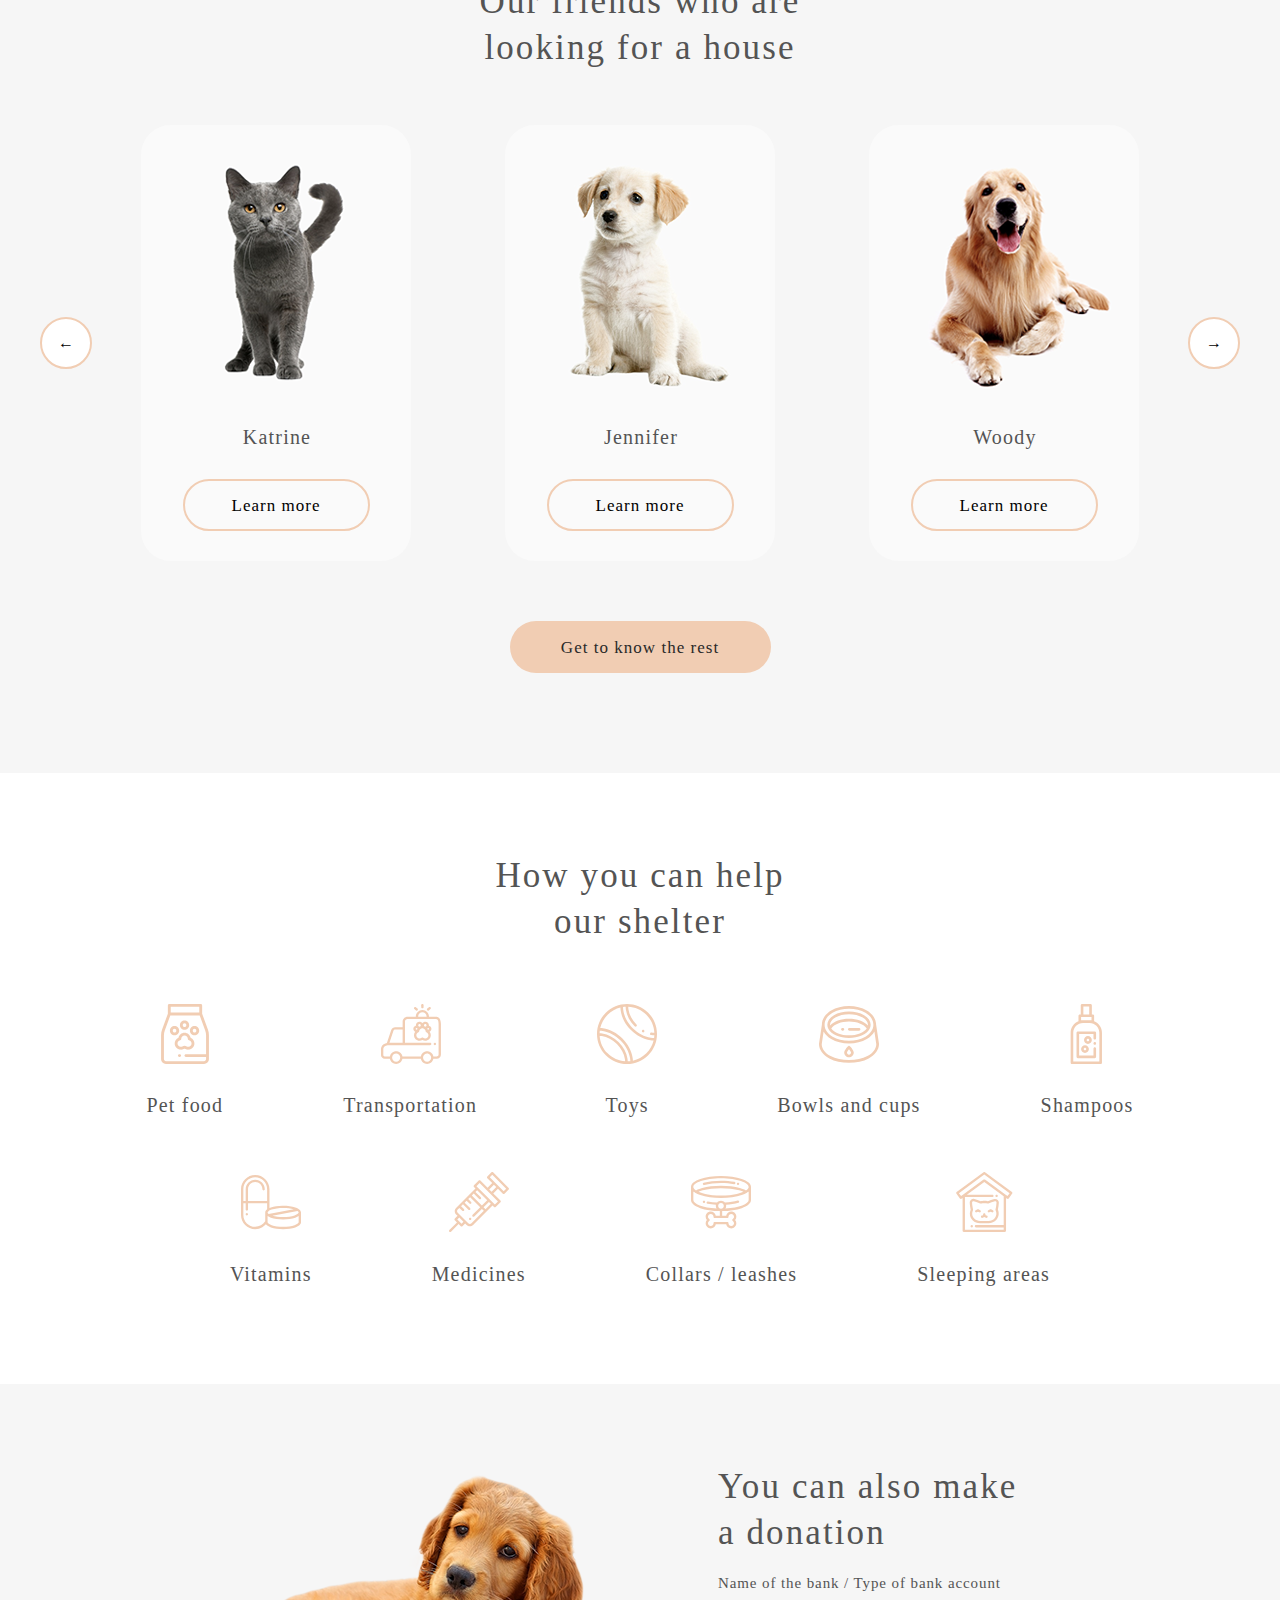
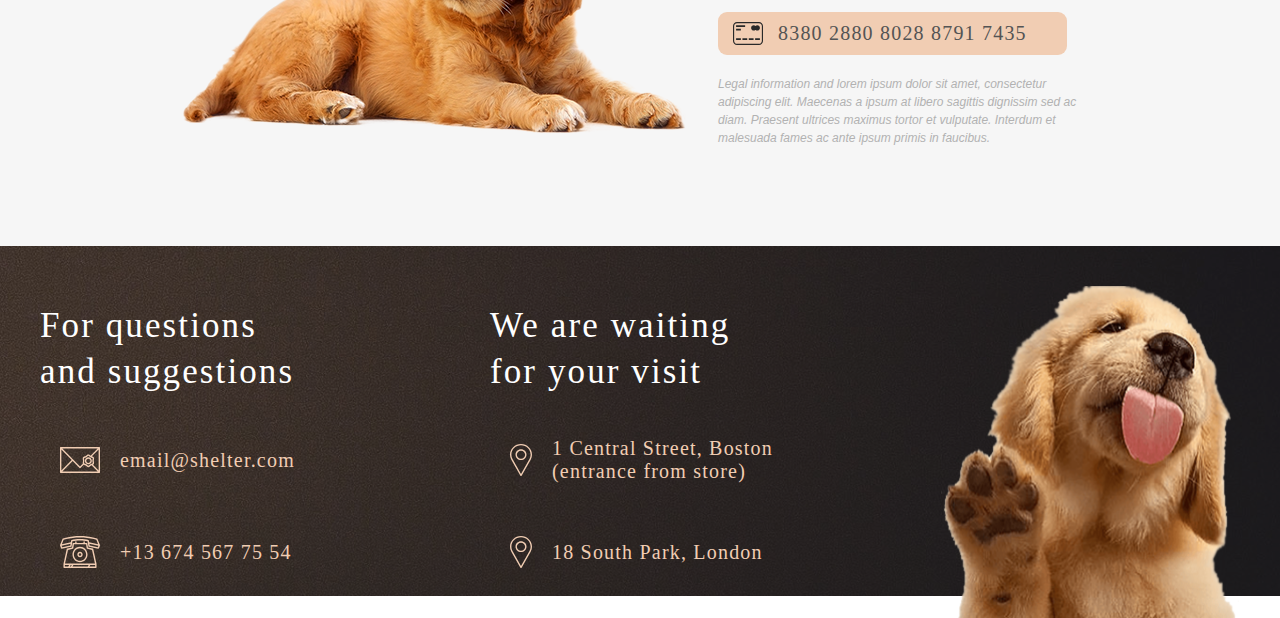
==== commit 70d9f9ca: "fix: add links" ====
--- a/shelter/pages/main/index.html
+++ b/shelter/pages/main/index.html
@@ -4,8 +4,8 @@
     <meta charset="UTF-8">
     <meta http-equiv="X-UA-Compatible" content="IE=edge">
     <meta name="viewport" content="width=device-width, initial-scale=1.0">
-    <link rel="stylesheet" type="text/css" href="css/normalize.css" />
-    <link href="css/style.css" rel="stylesheet">
+    <link rel="stylesheet" type="text/css" href="normalize.css" />
+    <link href="style.css" rel="stylesheet">
     <title>Shelter</title>
 </head>
 
@@ -141,7 +141,7 @@
                     <p class="subheading">Name of the bank / Type of bank account</p>
                     <div class="credit-card">
                         <img src="..\..\assets\icons\credit-card.svg" alt="credit-card">
-                        <p>8380 2880 8028 8791 7435</p>
+                        <a href="#"> <p>8380 2880 8028 8791 7435</p> </a>     <!-- TODO: ADD LINK -->
                     </div>
                     <p class="legal-information">Legal information and lorem ipsum dolor sit amet, consectetur adipiscing elit.
                         Maecenas a ipsum at libero sagittis dignissim sed ac diam. Praesent ultrices maximus tortor et vulputate.
@@ -155,28 +155,28 @@
         <div class="centalize-block">
             <div class="contacts">
                 <h3>For questions and suggestions</h3>
-                <div class="contact">
+                <a href="https://mail.google.com/mail/u/0/#inbox" target="_blank" class="contact">
                     <img src="..\..\assets\icons\icon-email.svg" alt="email">
                     <p>email@shelter.com</p>
-                </div>
+                </a>
 
-                <div class="contact">
+                <a target="_blank" class="contact" href=">>tel: +136745677554">
                     <img src="..\..\assets\icons\icon-phone.svg">
                     <p>+13 674 567 75 54</p>
-                </div>
+                </a>
             </div>
 
             <div class="contacts">
                 <h3>We are waiting for your visit</h3>
-                <div class="contact">
+                <a target="_blank" class="contact" href="https://www.google.ru/maps/place/1+Central+St/@42.3680979,-71.0694271,15z/data=!3m1!4b1!4m6!1m2!2m1!1s1+Central+Street,+Boston!3m2!1s0x89e370868bc2ce7b:0x82fa7db94f5fea9e!15sChgxIENlbnRyYWwgU3RyZWV0LCBCb3N0b26SARBnZW9jb2RlZF9hZGRyZXNz">
                     <img src="..\..\assets\icons\icon-marker.svg" alt="marker">
                     <p>1 Central Street, Boston (entrance from store)</p>
-                </div>
+                </a>
 
-                <div class="contact">
+                <a target="_blank" class="contact" href="https://www.google.ru/maps/place/Парк+Юг/@51.4800313,-0.1778079,12z/data=!4m9!1m2!2m1!1s18+South+Park,+London!3m5!1s0x48760f79376fa0e3:0x202ac3af5c1ea4ec!8m2!3d51.4691953!4d-0.1941945!15sChUxOCBTb3V0aCBQYXJrLCBMb25kb26SAQRwYXJr">
                     <img src="..\..\assets\icons\icon-marker.svg" alt="marker">
                     <p>18 South Park, London</p>
-                </div>
+                </a>
             </div>
             <img src="..\..\assets\images\footer-puppy.png">
         </div>
--- a/shelter/pages/main/style.css
+++ b/shelter/pages/main/style.css
@@ -0,0 +1,584 @@
+/* GLOBAL */
+
+* {
+    margin: 0;
+    padding: 0;
+}
+
+:root {
+    --color-primary: #F1CDB3;
+    --nav-text-color: #FAFAFA;
+}
+
+body {
+    position: relative;
+}
+
+.centalize-block {
+    box-sizing: border-box;
+    max-width: 1280px;
+    width: 100%;
+    padding: 0 40px;
+    margin: 0 auto;
+}
+
+button, a {
+    cursor: pointer;
+    user-select: none;
+}
+
+/* HEADER */
+
+header {
+    position: absolute;
+    top: 0;
+    right: 0;
+    bottom: 0;
+    left: 0;
+
+    height: 60px;
+
+    padding: 20px;
+    margin-top: 50px !important;
+
+    display: flex;
+    justify-content: space-between;
+    align-items: center;
+}
+
+.logo h1 {
+    margin-bottom: 9px;
+
+    font-family: 'Georgia';
+    font-size: 2rem;
+    font-weight: 400;
+    letter-spacing: 0.06em;
+
+    color: var(--color-primary);
+}
+
+.logo p {
+    margin-left: 4px;
+
+    font-family: 'Arial';
+    font-weight: 400;
+    font-size: 13px;
+    letter-spacing: 0.1em;
+
+    color: #FFF;
+}
+
+ul {
+    margin-top: 19px;
+
+    display: flex;
+}
+
+li {
+    margin-left: 2.81vw;
+
+    font-family: 'Arial';
+    font-weight: 400;
+    font-size: 15px;
+    line-height: 160%;
+    list-style: none;
+
+    color: var(--nav-text-color);
+}
+
+li:first-child {
+    border-bottom: 3px solid var(--color-primary);
+}
+
+a {
+    text-decoration: none;
+}
+
+li a {
+    color: var(--nav-text-color);
+}
+
+ul:hover li:first-child {
+    border-color: rgba(241, 205, 179, 0);
+}
+
+li:hover {
+    border-bottom: 3px solid var(--color-primary);
+}
+
+/* BACKGROUNDS */
+
+.background:first-child {
+    background: url('../../assets/images/start-screen-gradient-background.png') no-repeat;
+    background-size: 100% 908px;
+}
+
+.background:nth-child(2n) {
+    background-color: #FFF;
+}
+
+.background:nth-child(2n + 1) {
+    background-color: #F6F6F6;
+}
+
+/* START SCREEN */
+
+.start-screen {
+    height: 908px;
+
+    padding-top: 180px;
+
+    display: flex;
+    justify-content: space-between;
+}
+
+.ss-text {
+    margin-top: 164px;
+}
+
+.ss-text h2 {
+    width: 310px;
+    
+    margin-bottom: 40px;
+
+    font-family: 'Georgia';
+    font-weight: 400;
+    font-size: 44px;
+    line-height: 130%;
+
+    color: #FFF;
+}
+
+.ss-text p {
+    width: 460px;
+
+    margin-bottom: 32px;
+
+    font-family: 'Arial';
+    font-weight: 400;
+    font-size: 15px;
+    line-height: 160%;
+
+    color: #CDCDCD;
+}
+
+.ss-text button {
+    width: 207px;
+    height: 52px;
+
+    margin: 10px 0px;
+
+    border-radius: 100px;
+    border: none;
+
+    font-family: 'Georgia';
+    font-weight: 400;
+    font-size: 17px;
+    line-height: 130%;
+    letter-spacing: 0.06em;
+
+    background-color: var(--color-primary);
+}
+
+.ss-text a button {
+    color: #292929
+}
+
+.ss-text button:hover {
+    opacity: 0.9;
+}
+
+.ss-text button:focus {
+    opacity: 0.9;
+
+    box-shadow: 0px 0px 23px -2px rgba(0, 0, 0, 0.2) inset;
+}
+
+/* ABOUT */
+
+.about {
+    height: 588px;
+    display: flex;
+}
+
+.about img {
+    height: 408px;
+    width: 300px;
+
+    margin-top: 80px;
+    margin-left: 175px;
+}
+
+.about .a-text {
+    margin-top: 94px;
+    margin-left: 120px;
+}
+
+.a-text h3 {
+    width: 370px;
+
+    font-family: 'Georgia';
+    font-weight: 400;
+    font-size: 35px;
+    line-height: 130%;
+    letter-spacing: 0.06em;
+
+    color: #545454;
+}
+
+.a-text p {
+    width: 430px;
+
+    margin: 25px 0;
+
+    font-family: 'Arial';
+    font-style: normal;
+    font-weight: 400;
+    font-size: 15px;
+    line-height: 160%;
+
+    color: #4C4C4C;
+}
+
+/* PETS */
+
+.pets {
+    height: 877px;
+    text-align: center;
+}
+
+.pets h3 {
+    width: 400px;
+
+    padding-top: 83px;
+    margin: 0 auto;
+
+    font-family: 'Georgia';
+    font-weight: 400;
+    font-size: 35px;
+    line-height: 130%;
+    letter-spacing: 0.06em;
+
+    color: #545454;
+}
+
+.pets .katalog {
+    margin-top: 55px;
+    
+    display: flex;
+    align-items: center;
+    justify-content: space-between;
+}
+
+.pet {
+    border-radius: 30px;
+    padding-bottom: 30px;
+
+    background-color: var(--nav-text-color);
+}
+
+.pet img {
+    border-radius: 30px;
+}
+
+.pet:nth-child(3) {
+    margin: 0 45px;
+}
+
+.pet:hover {
+    box-shadow: 0px 0px 25px 0px rgba(34, 60, 80, 0.2);
+
+    background-color: #F6F6F6;
+
+    cursor: pointer;
+}
+
+.pet p {
+    margin-top: 27px;
+    margin-left: 2px;
+
+    font-family: 'Georgia';
+    font-weight: 400;
+    font-size: 20px;
+    letter-spacing: 0.06em;
+
+    color: #545454;
+}
+
+.pet button {
+    width: 187px;
+    height: 52px;
+
+    margin-top: 30px;
+
+    border-radius: 30px;
+    font-family: 'Georgia';
+    font-weight: 400;
+    font-size: 17px;
+    letter-spacing: 0.06em;
+
+    background-color: var(--nav-text-color);
+}
+
+.arrow{
+    width: 52px;
+    height: 52px;
+
+    border-radius: 50%;
+
+    background-color: #FFF;
+}
+
+.pet button, .arrow {
+    border: 2px solid var(--color-primary);
+}
+
+.pet button:hover {
+    text-decoration: underline;
+}
+
+.pet button:focus {
+    text-decoration: none;
+
+    background-color: var(--color-primary);
+}
+
+.arrow:hover {
+    background-color: var(--nav-text-color);
+}
+
+.arrow:focus {
+    box-shadow: 0px 0px 23px -2px rgba(0, 0, 0, 0.2) inset;
+}
+
+.pets > button {
+    width: 261px;
+    height: 52px;
+
+    margin-top: 60px;
+
+    border: none;
+    border-radius: 100px;
+    font-family: 'Georgia';
+    font-weight: 400;
+    font-size: 17px;
+    letter-spacing: 0.06em;
+
+    color: #292929;
+    background-color: #F1CDB3;
+}
+
+.pets > button:hover {
+    opacity: 0.9;
+}
+
+.pets > button:focus {
+    opacity: 0.9;
+
+    box-shadow: 0px 0px 23px -2px rgba(0, 0, 0, 0.2) inset;
+}
+
+/* HELP */
+
+.help {
+    height: 611px;
+
+    text-align: center;
+}
+
+.help h3 {
+    width: 300px;
+
+    margin: 0 auto;
+    padding-top: 80px;
+    padding-bottom: 5px;
+
+    font-family: 'Georgia';
+    font-weight: 400;
+    font-size: 35px;
+    line-height: 130%;
+    letter-spacing: 0.06em;
+
+    color: #545454;
+}
+
+.items {
+    display: flex;
+    justify-content: center;
+    align-items: center;
+    flex-wrap: wrap;
+}
+
+.item {
+    margin: 55px 60px 0 60px;
+}
+
+.item p {
+    font-family: 'Georgia';
+    font-weight: 400;
+    font-size: 20px;
+    letter-spacing: 0.06em;
+    color: #545454;
+    margin-top: 26px;
+}
+
+/* ADDITION */
+
+.donation {
+    height: 462px;
+
+    padding-top: 80px;
+
+    display: flex;
+}
+
+.donation > img {
+    width: 505px;
+    height: 261px;
+
+    margin-top: 10px;
+    margin-left: 143px;
+}
+
+.text {
+    margin-left: 30px;
+
+    flex-direction: column;
+}
+
+.text h3 {
+    width: 300px;
+
+    font-family: 'Georgia';
+    font-weight: 400;
+    font-size: 35px;
+    line-height: 130%;
+    letter-spacing: 0.06em;
+
+    color: #545454;
+}
+
+.subheading {
+    margin-top: 20px;
+
+    display: flex;
+    align-items: center;
+
+    font-family: 'Georgia';
+    font-weight: 400;
+    font-size: 15px;
+    line-height: 110%;
+    letter-spacing: 0.06em;
+
+    color: #545454;
+}
+
+.credit-card {
+    width: 349px;
+    height: 43px;
+
+    margin-top: 20px;
+
+    display: flex;
+
+    border-radius: 9px;
+
+    background-color: var(--color-primary);
+}
+
+.credit-card img {
+    margin: 10px 15px;
+}
+
+.credit-card a {
+    display: flex;
+    align-items: center;
+
+    font-family: 'Georgia';
+    font-weight: 400;
+    font-size: 20px;
+    letter-spacing: 0.06em;
+
+    color: #545454;
+}
+
+.credit-card:hover {
+    box-shadow: 0px 0px 25px 0px rgba(34, 60, 80, 0.2);
+    cursor: pointer;
+}
+
+.legal-information {
+    width: 380px;
+
+    margin-top: 20px;
+
+    display: flex;
+    align-items: center;
+
+    font-family: 'Arial';
+    font-style: italic;
+    font-weight: 400;
+    font-size: 12px;
+    line-height: 18px;
+
+    color: #B2B2B2;
+}
+
+/* FOOTER */
+
+footer {
+    height: 350px;
+
+    background: url('../../assets/images/footer-background.png') no-repeat;
+    background-size: 100% 350px;
+}
+
+footer > div {
+    padding-top: 40px !important;
+
+    display: flex;
+    justify-content: space-between;
+}
+
+.contacts h3 {
+    width: 280px;
+
+    margin-top: 17px;
+    margin-bottom: 40px;
+
+    font-family: 'Georgia';
+    font-weight: 400;
+    font-size: 35px;
+    line-height: 130%;
+    letter-spacing: 0.06em;
+
+    color: #FFF;
+}
+
+.contact {
+    width: 320px;
+    height: 32px;
+
+    margin: 40px 0;
+    padding: 10px 20px;
+
+    display: flex;
+    align-items: center;
+
+    border-radius: 10px;
+    font-family: 'Georgia';
+    font-weight: 400;
+    font-size: 20px;
+    line-height: 115%;
+    letter-spacing: 0.06em;
+
+    color: #F1CDB3;
+}
+
+.contact:hover {
+    box-shadow: 0px 0px 25px 0px white;
+}
+
+.contact p {
+    margin-left: 20px;
+}